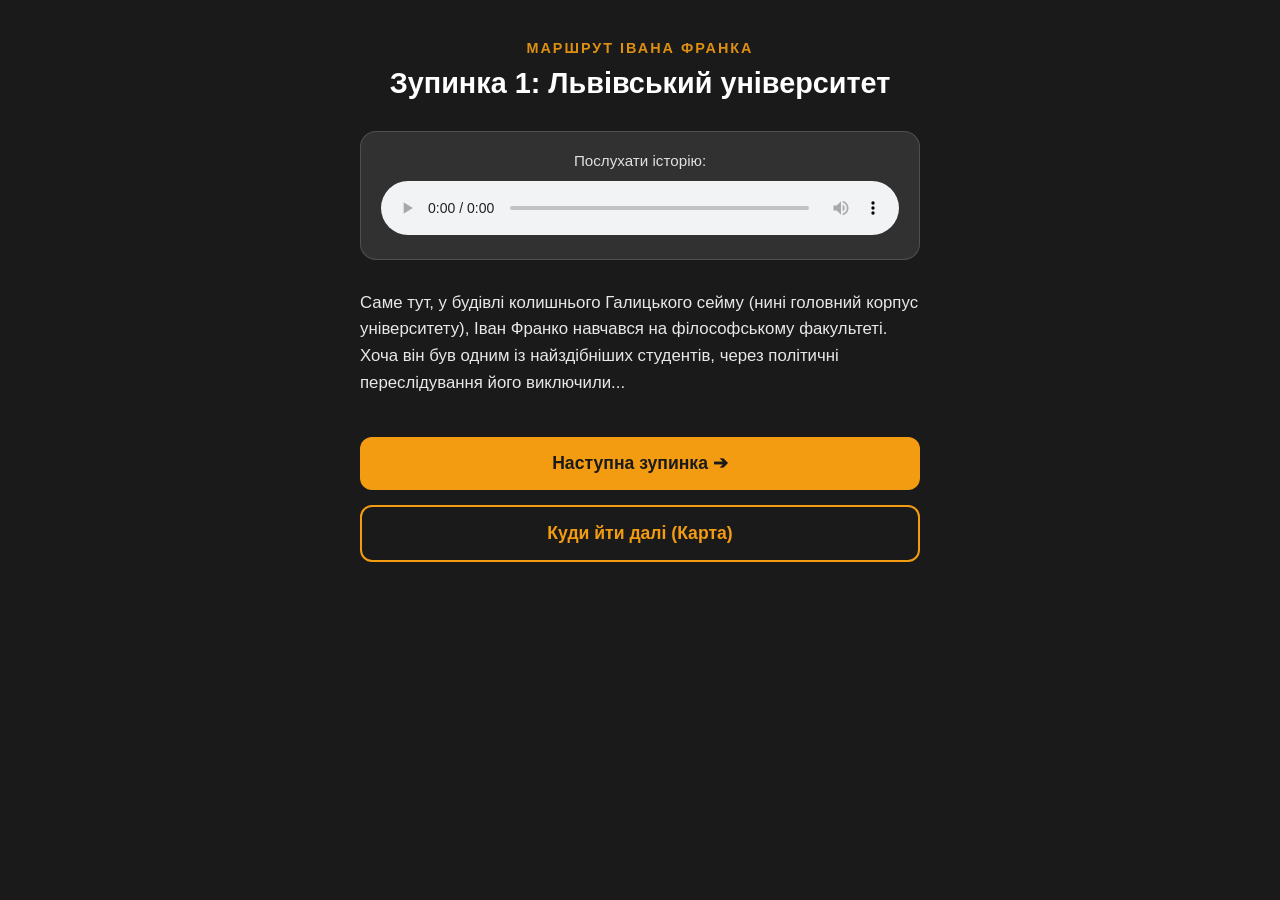
==== index.html @ 753c2960 "init" ====
<!DOCTYPE html>
<html lang="uk">
<head>
  <meta charset="UTF-8">
  <meta name="viewport" content="width=device-width, initial-scale=1.0">
  <title>Зупинка 1: Університет | Маршрут Івана Франка</title>
  <link rel="stylesheet" href="css/style.css">
</head>
<body>
<div class="bg-image" style="background-image: url('images/bg1.jpg');"></div>
<div class="overlay"></div>

<div class="content">
  <header>
    <h1>Маршрут Івана Франка</h1>
    <h2>Зупинка 1: Львівський університет</h2>
  </header>

  <main>
    <div class="audio-container">
      <p>Послухати історію:</p>
      <audio controls>
        <source src="audio/audio1.mp3" type="audio/mpeg">
        Ваш браузер не підтримує аудіо.
      </audio>
    </div>

    <div class="text-description">
      <p>Саме тут, у будівлі колишнього Галицького сейму (нині головний корпус університету), Іван Франко навчався на філософському факультеті. Хоча він був одним із найздібніших студентів, через політичні переслідування його виключили...</p>
    </div>

    <div class="navigation">
      <a href="stop2.html" class="btn">Наступна зупинка ➔</a>
      <a href="https://maps.google.com/?q=49.8406,24.0225" class="btn btn-secondary" target="_blank">Куди йти далі (Карта)</a>
    </div>
  </main>
</div>
</body>
</html>
---- css/style.css ----
/* Базові налаштування */
* {
  box-sizing: border-box;
  margin: 0;
  padding: 0;
  font-family: -apple-system, BlinkMacSystemFont, "Segoe UI", Roboto, Helvetica, Arial, sans-serif;
}

body, html {
  height: 100%;
  width: 100%;
  background-color: #1a1a1a;
  color: #ffffff;
  overflow-x: hidden;
}

/* Налаштування фону */
.bg-image {
  position: fixed;
  top: 0;
  left: 0;
  width: 100%;
  height: 100%;
  background-size: cover;
  background-position: center;
  z-index: -2;
}

/* Напівпрозорий темний фільтр із легким блюром */
.overlay {
  position: fixed;
  top: 0;
  left: 0;
  width: 100%;
  height: 100%;
  background: rgba(15, 15, 15, 0.75);
  backdrop-filter: blur(4px);
  -webkit-backdrop-filter: blur(4px); /* Для Safari */
  z-index: -1;
}

/* Головний контейнер контенту */
.content {
  display: flex;
  flex-direction: column;
  min-height: 100%;
  padding: 40px 20px 30px;
  max-width: 600px;
  margin: 0 auto;
}

/* Заголовки */
header {
  text-align: center;
  margin-bottom: 30px;
}

h1 {
  font-size: 0.9rem;
  text-transform: uppercase;
  letter-spacing: 2px;
  color: #f39c12; /* Акцентний колір (жовто-оранжевий) */
  margin-bottom: 10px;
  opacity: 0.9;
}

h2 {
  font-size: 1.8rem;
  font-weight: 700;
  line-height: 1.2;
}

/* Аудіоплеєр */
.audio-container {
  background: rgba(255, 255, 255, 0.1);
  padding: 20px;
  border-radius: 16px;
  text-align: center;
  margin-bottom: 30px;
  border: 1px solid rgba(255, 255, 255, 0.15);
}

.audio-container p {
  margin-bottom: 12px;
  font-size: 0.95rem;
  color: #e0e0e0;
}

audio {
  width: 100%;
  outline: none;
  border-radius: 8px;
}

/* Текст */
.text-description {
  line-height: 1.6;
  font-size: 1.05rem;
  margin-bottom: 40px;
  color: #e8e8e8;
}

/* Кнопки */
.navigation {
  display: flex;
  flex-direction: column;
  gap: 15px;
  margin-top: auto; /* Притискає кнопки до низу екрану */
}

.btn {
  display: block;
  text-align: center;
  padding: 16px;
  border-radius: 12px;
  text-decoration: none;
  font-weight: 600;
  font-size: 1.1rem;
  transition: all 0.2s ease;
}

.btn {
  background: #f39c12;
  color: #1a1a1a;
}

.btn:active {
  transform: scale(0.98);
  background: #d68910;
}

.btn-secondary {
  background: transparent;
  border: 2px solid #f39c12;
  color: #f39c12;
}

.btn-secondary:active {
  background: rgba(243, 156, 18, 0.1);
}
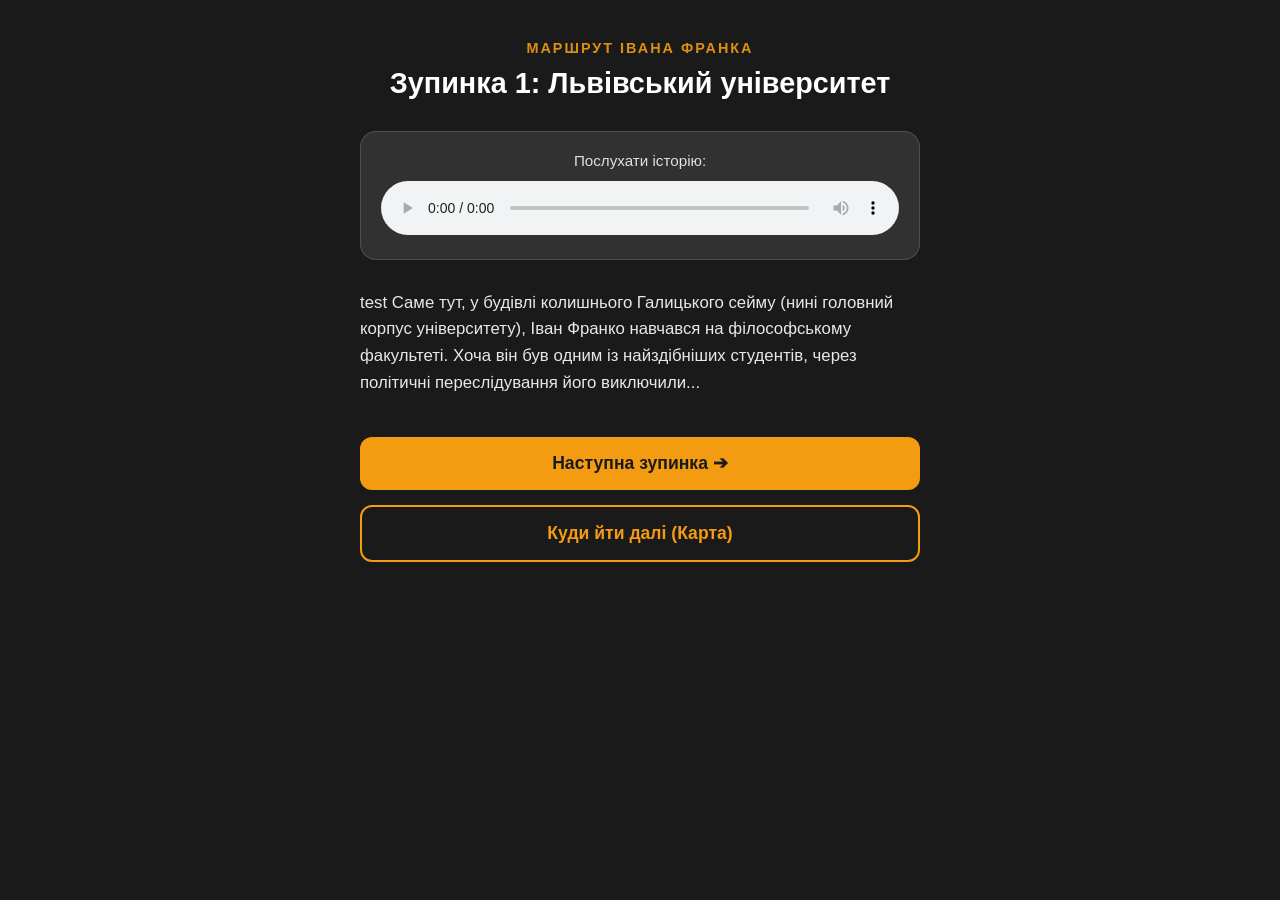
==== commit d7314790: "Upd" ====
--- a/index.html
+++ b/index.html
@@ -26,7 +26,7 @@
     </div>
 
     <div class="text-description">
-      <p>Саме тут, у будівлі колишнього Галицького сейму (нині головний корпус університету), Іван Франко навчався на філософському факультеті. Хоча він був одним із найздібніших студентів, через політичні переслідування його виключили...</p>
+      <p>test Саме тут, у будівлі колишнього Галицького сейму (нині головний корпус університету), Іван Франко навчався на філософському факультеті. Хоча він був одним із найздібніших студентів, через політичні переслідування його виключили...</p>
     </div>
 
     <div class="navigation">
